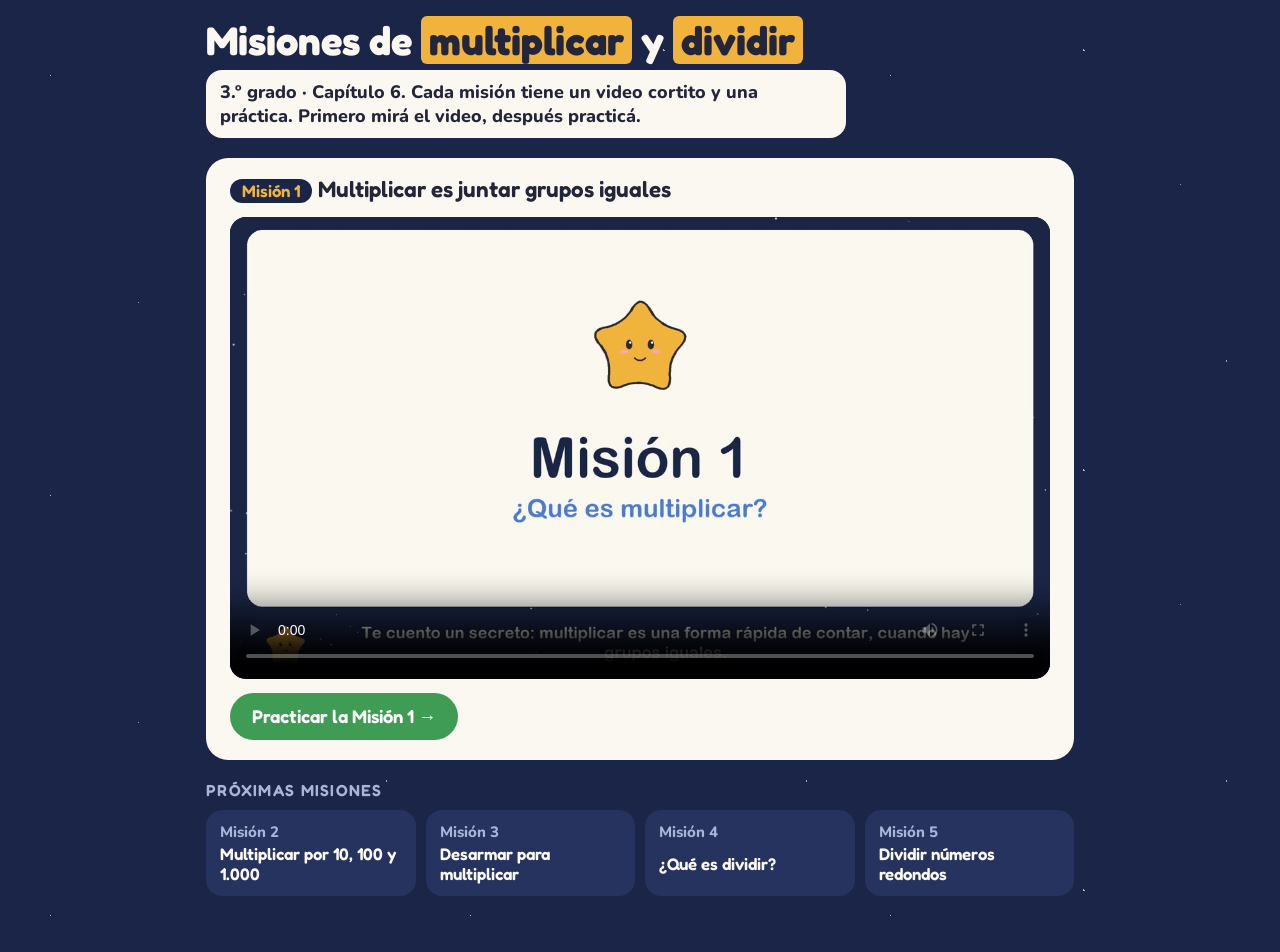
==== index.html @ fa5069f9 "Misión 1: video and practice (grupos iguales, tabla pitagórica) Co-Authored-By: Claude Opus 5.5 <nor" ====
<!doctype html>
<html lang="es">
<head>
<meta charset="utf-8">
<meta name="viewport" content="width=device-width, initial-scale=1, viewport-fit=cover">
<title>Misiones de Matemática</title>
<link rel="preconnect" href="https://fonts.googleapis.com">
<link rel="stylesheet" href="https://fonts.googleapis.com/css2?family=Fredoka:wght@500;600;700&family=Nunito:wght@600;800&display=swap">
<style>
/* Layout: chapter hub. Hero, then one card per mission (video + practice button); future missions dimmed. */
:root {
  --sky: #1b2547;
  --sky-2: #26335f;
  --star: #f2b33d;
  --star-soft: #f7d58c;
  --paper: #fbf8f1;
  --ink: #23263a;
  --ink-2: #555a75;
  --muted: #aab4d8;
  --good: #3f9c55;
  --display: "Fredoka", "Arial Rounded MT Bold", "Trebuchet MS", sans-serif;
  --body: "Nunito", "Avenir Next", "Segoe UI", sans-serif;
  color-scheme: dark;
}
* { box-sizing: border-box; }
body {
  margin: 0;
  background-color: var(--sky);
  background-image:
    radial-gradient(1.5px 1.5px at 12% 18%, #ffffffaa 50%, transparent 51%),
    radial-gradient(1px 1px at 33% 72%, #ffffff88 50%, transparent 51%),
    radial-gradient(2px 2px at 58% 12%, #ffffffaa 50%, transparent 51%),
    radial-gradient(1px 1px at 81% 44%, #ffffff77 50%, transparent 51%),
    radial-gradient(1.5px 1.5px at 92% 86%, #ffffff99 50%, transparent 51%);
  background-size: 420px 420px;
  color: var(--paper);
  font-family: var(--body);
  font-size: 18px;
}
.wrap { max-width: 900px; margin: 0 auto; padding: 18px 16px 56px; display: grid; gap: 20px; }
header { display: grid; gap: 8px; }
h1 { font: 700 clamp(1.7rem, 5vw, 2.5rem)/1.1 var(--display); margin: 0; text-wrap: balance; }
h1 mark { background: var(--star); color: var(--ink); padding: 0 .2em; border-radius: 6px; }
.bubble { background: var(--paper); color: var(--ink); border-radius: 16px; padding: 10px 14px; font-weight: 800; margin: 0; max-width: 640px; }
.mission { background: var(--paper); color: var(--ink); border-radius: 22px; padding: 18px clamp(14px, 3vw, 24px) 20px; display: grid; gap: 14px; }
.mission h2 { font: 600 1.4rem/1.2 var(--display); margin: 0; }
.mission h2 .tag { display: inline-block; background: var(--sky); color: var(--star); font-size: .75em; padding: 2px 12px; border-radius: 999px; margin-right: 6px; vertical-align: middle; }
.video { width: 100%; aspect-ratio: 16 / 9; border-radius: 16px; background: #000; display: block; }
.go { justify-self: start; font: 600 1.15rem var(--display); background: var(--good); color: #fff; text-decoration: none; border-radius: 999px; padding: 12px 22px; }
.go:focus-visible { outline: 3px solid var(--star); outline-offset: 3px; }
.soon { display: grid; grid-template-columns: repeat(auto-fit, minmax(min(100%, 200px), 1fr)); gap: 10px; }
.soon div { background: var(--sky-2); color: var(--muted); border-radius: 16px; padding: 12px 14px; display: grid; gap: 2px; }
.soon b { font: 600 1.05rem var(--display); color: var(--paper); }
.soon small { font-weight: 800; }
h3 { margin: 0; font: 600 1rem var(--display); letter-spacing: .08em; text-transform: uppercase; color: var(--muted); }
</style>
</head>
<body>
<div class="wrap">
  <header>
    <h1>Misiones de <mark>multiplicar</mark> y <mark>dividir</mark></h1>
    <p class="bubble">3.º grado · Capítulo 6. Cada misión tiene un video cortito y una práctica. Primero mirá el video, después practicá.</p>
  </header>

  <section class="mission">
    <h2><span class="tag">Misión 1</span>Multiplicar es juntar grupos iguales</h2>
    <video class="video" controls playsinline preload="metadata" poster="M1_poster.jpg">
      <source src="M1_grupos_iguales.mp4" type="video/mp4">
    </video>
    <a class="go" href="M1_practica.html">Practicar la Misión 1 →</a>
  </section>

  <section style="display:grid;gap:10px">
    <h3>Próximas misiones</h3>
    <div class="soon">
      <div><small>Misión 2</small><b>Multiplicar por 10, 100 y 1.000</b></div>
      <div><small>Misión 3</small><b>Desarmar para multiplicar</b></div>
      <div><small>Misión 4</small><b>¿Qué es dividir?</b></div>
      <div><small>Misión 5</small><b>Dividir números redondos</b></div>
    </div>
  </section>
</div>
</body>
</html>
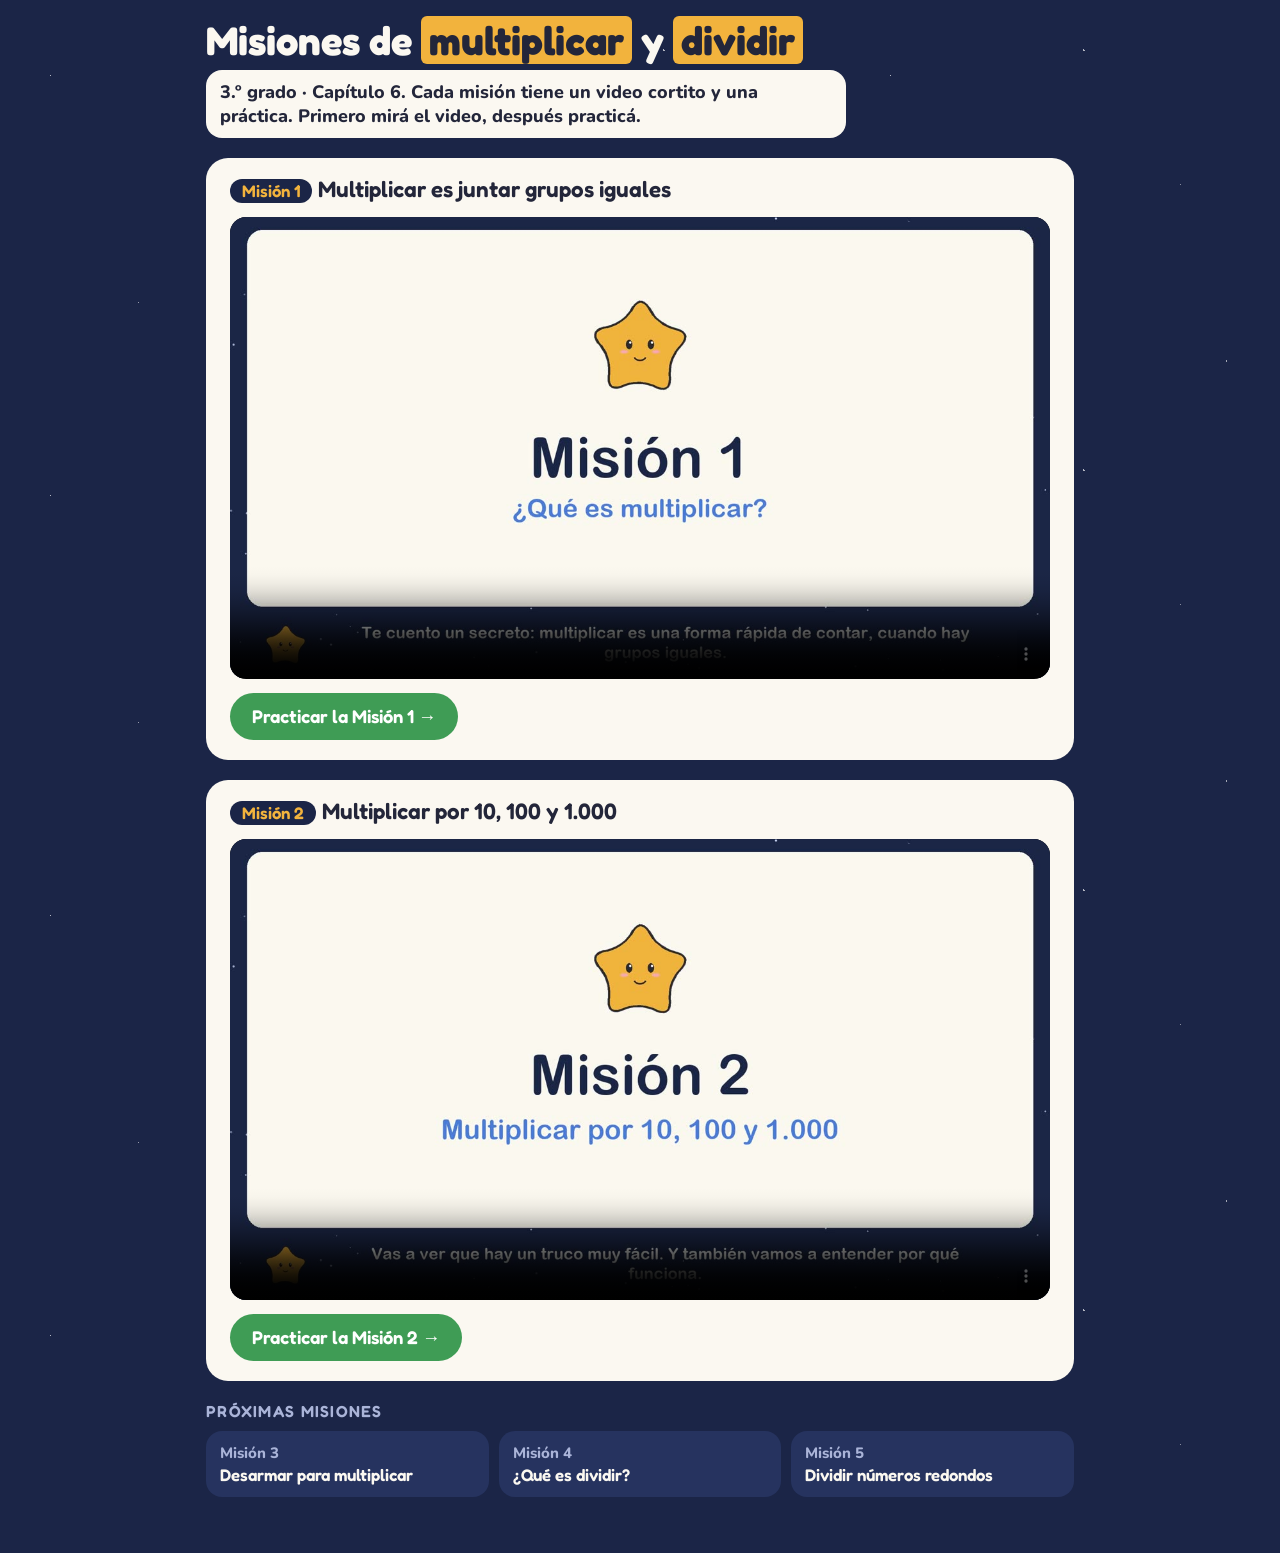
==== commit 7fe49c58: "Misión 2: video and practice (×10, ×100, ×1.000); share practice code Moves the practice engine into" ====
--- a/index.html
+++ b/index.html
@@ -70,10 +70,17 @@
     <a class="go" href="M1_practica.html">Practicar la Misión 1 →</a>
   </section>
 
+  <section class="mission">
+    <h2><span class="tag">Misión 2</span>Multiplicar por 10, 100 y 1.000</h2>
+    <video class="video" controls playsinline preload="metadata" poster="M2_poster.jpg">
+      <source src="M2_por_10_100_1000.mp4" type="video/mp4">
+    </video>
+    <a class="go" href="M2_practica.html">Practicar la Misión 2 →</a>
+  </section>
+
   <section style="display:grid;gap:10px">
     <h3>Próximas misiones</h3>
     <div class="soon">
-      <div><small>Misión 2</small><b>Multiplicar por 10, 100 y 1.000</b></div>
       <div><small>Misión 3</small><b>Desarmar para multiplicar</b></div>
       <div><small>Misión 4</small><b>¿Qué es dividir?</b></div>
       <div><small>Misión 5</small><b>Dividir números redondos</b></div>
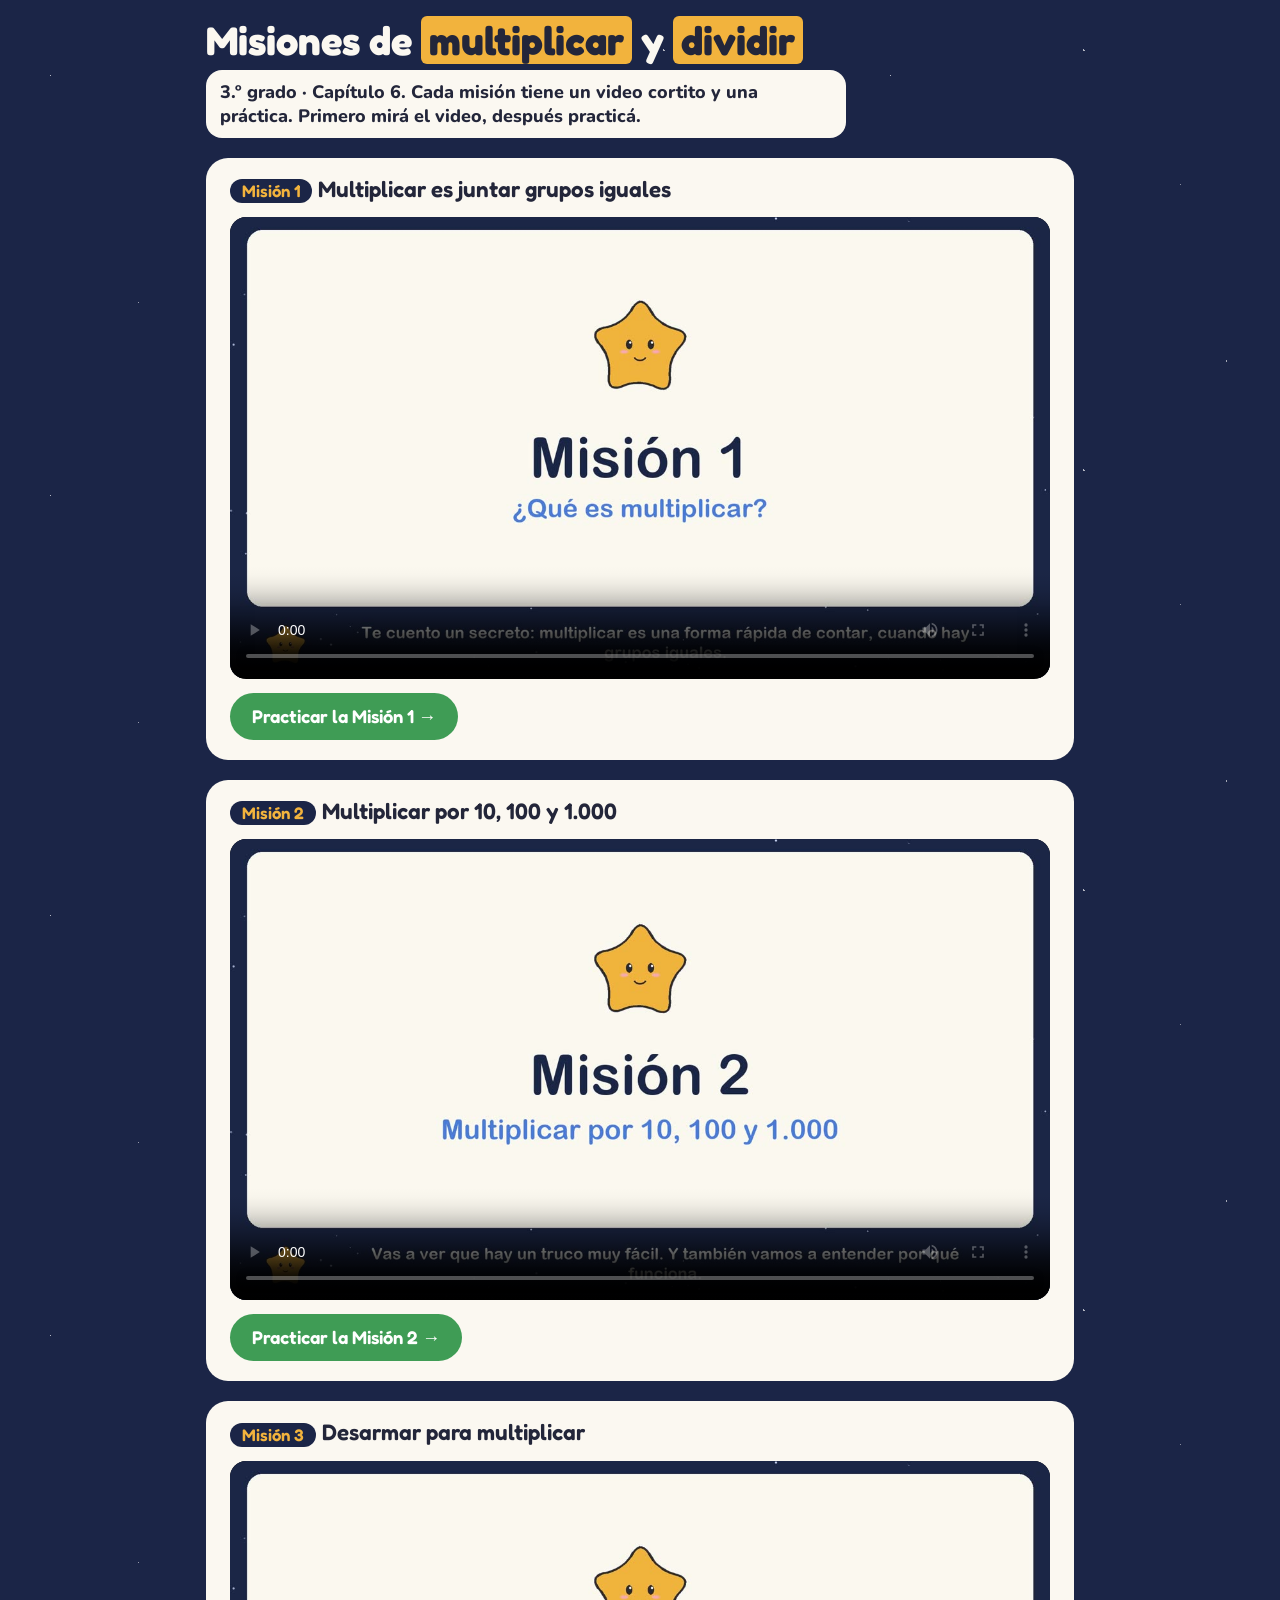
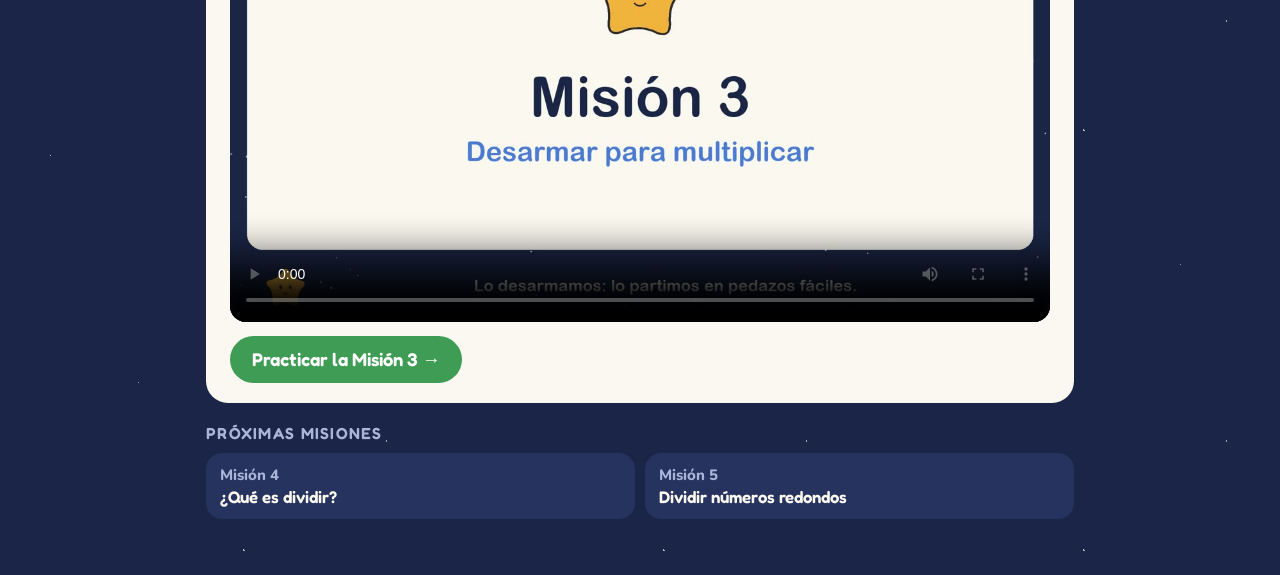
==== commit 86dce19d: "Misión 3: video and practice (desarmar para multiplicar) Co-Authored-By: Claude Opus 5.5 <noreply@an" ====
--- a/index.html
+++ b/index.html
@@ -78,10 +78,17 @@
     <a class="go" href="M2_practica.html">Practicar la Misión 2 →</a>
   </section>
 
+  <section class="mission">
+    <h2><span class="tag">Misión 3</span>Desarmar para multiplicar</h2>
+    <video class="video" controls playsinline preload="metadata" poster="M3_poster.jpg">
+      <source src="M3_desarmar.mp4" type="video/mp4">
+    </video>
+    <a class="go" href="M3_practica.html">Practicar la Misión 3 →</a>
+  </section>
+
   <section style="display:grid;gap:10px">
     <h3>Próximas misiones</h3>
     <div class="soon">
-      <div><small>Misión 3</small><b>Desarmar para multiplicar</b></div>
       <div><small>Misión 4</small><b>¿Qué es dividir?</b></div>
       <div><small>Misión 5</small><b>Dividir números redondos</b></div>
     </div>
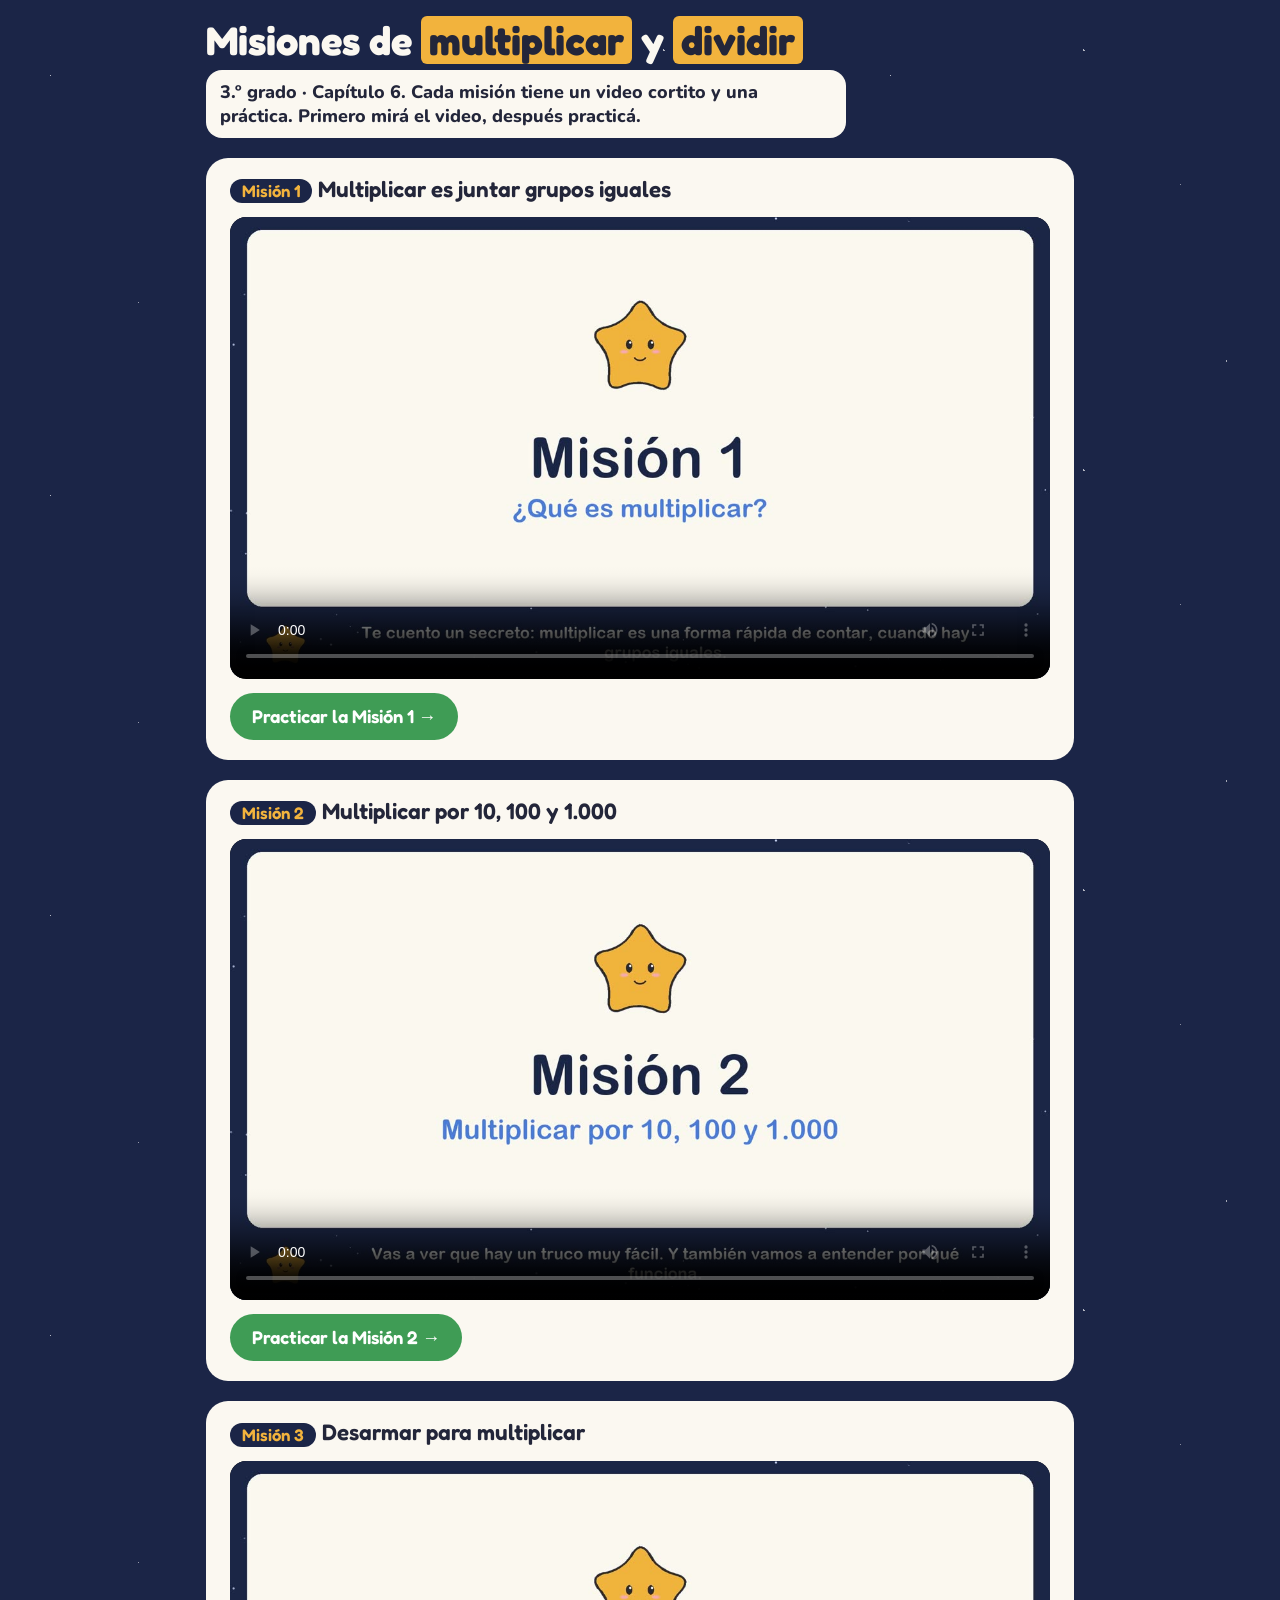
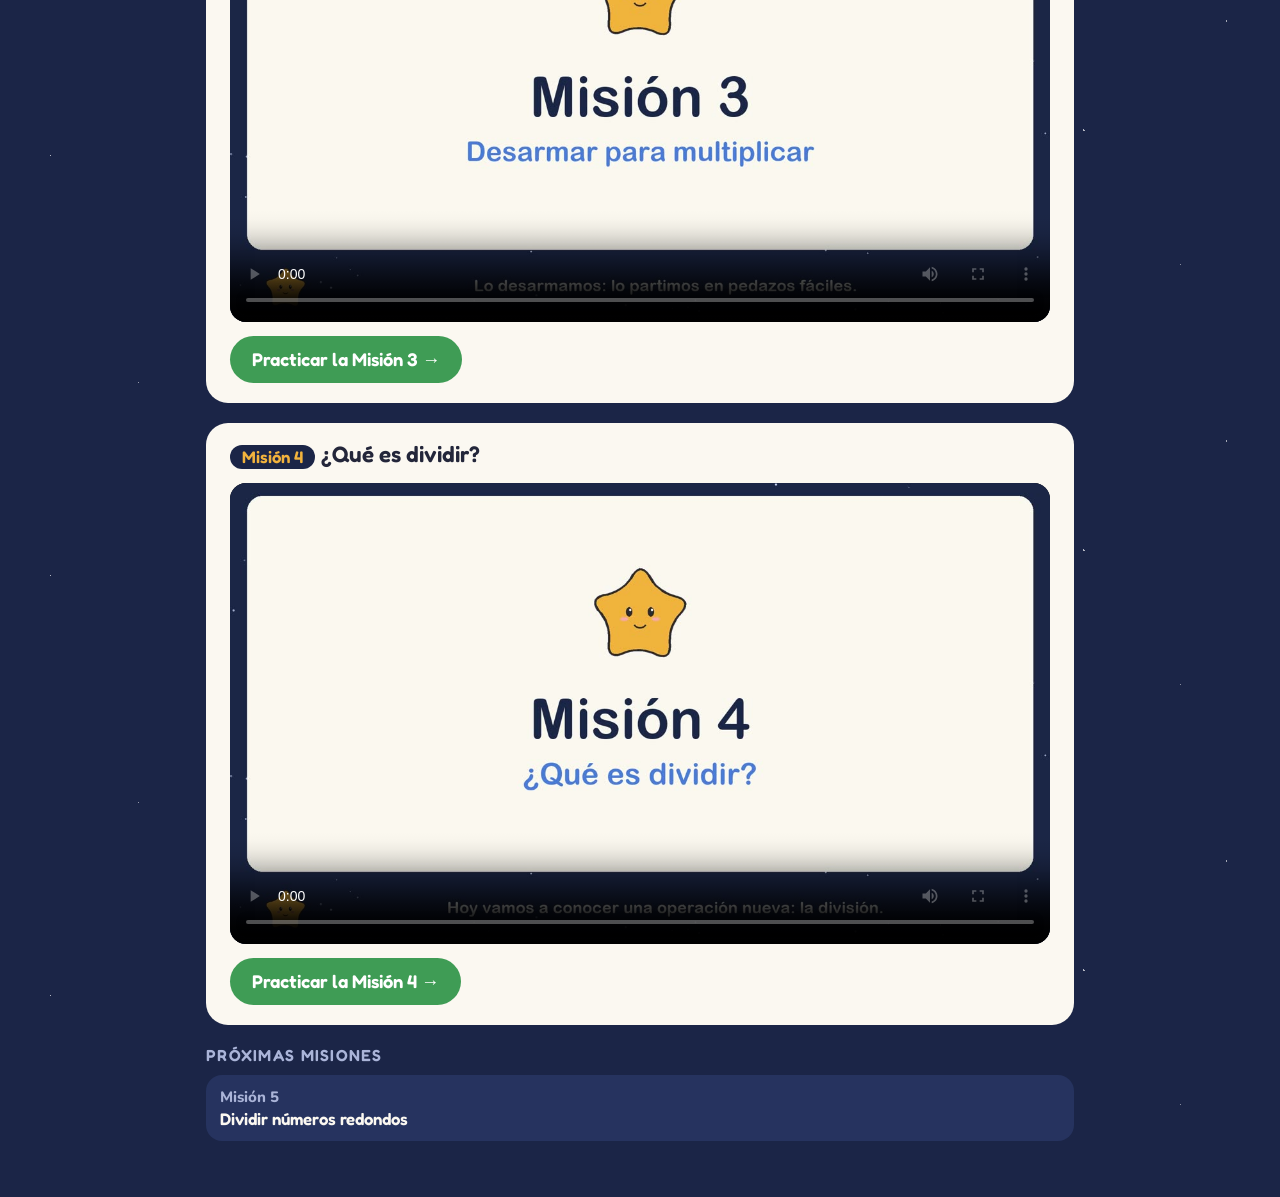
==== commit 54a20dbb: "Misión 4: video and practice (¿qué es dividir?) Hands-on sharing and packing boards; repeated questi" ====
--- a/index.html
+++ b/index.html
@@ -86,10 +86,17 @@
     <a class="go" href="M3_practica.html">Practicar la Misión 3 →</a>
   </section>
 
+  <section class="mission">
+    <h2><span class="tag">Misión 4</span>¿Qué es dividir?</h2>
+    <video class="video" controls playsinline preload="metadata" poster="M4_poster.jpg">
+      <source src="M4_que_es_dividir.mp4" type="video/mp4">
+    </video>
+    <a class="go" href="M4_practica.html">Practicar la Misión 4 →</a>
+  </section>
+
   <section style="display:grid;gap:10px">
     <h3>Próximas misiones</h3>
     <div class="soon">
-      <div><small>Misión 4</small><b>¿Qué es dividir?</b></div>
       <div><small>Misión 5</small><b>Dividir números redondos</b></div>
     </div>
   </section>
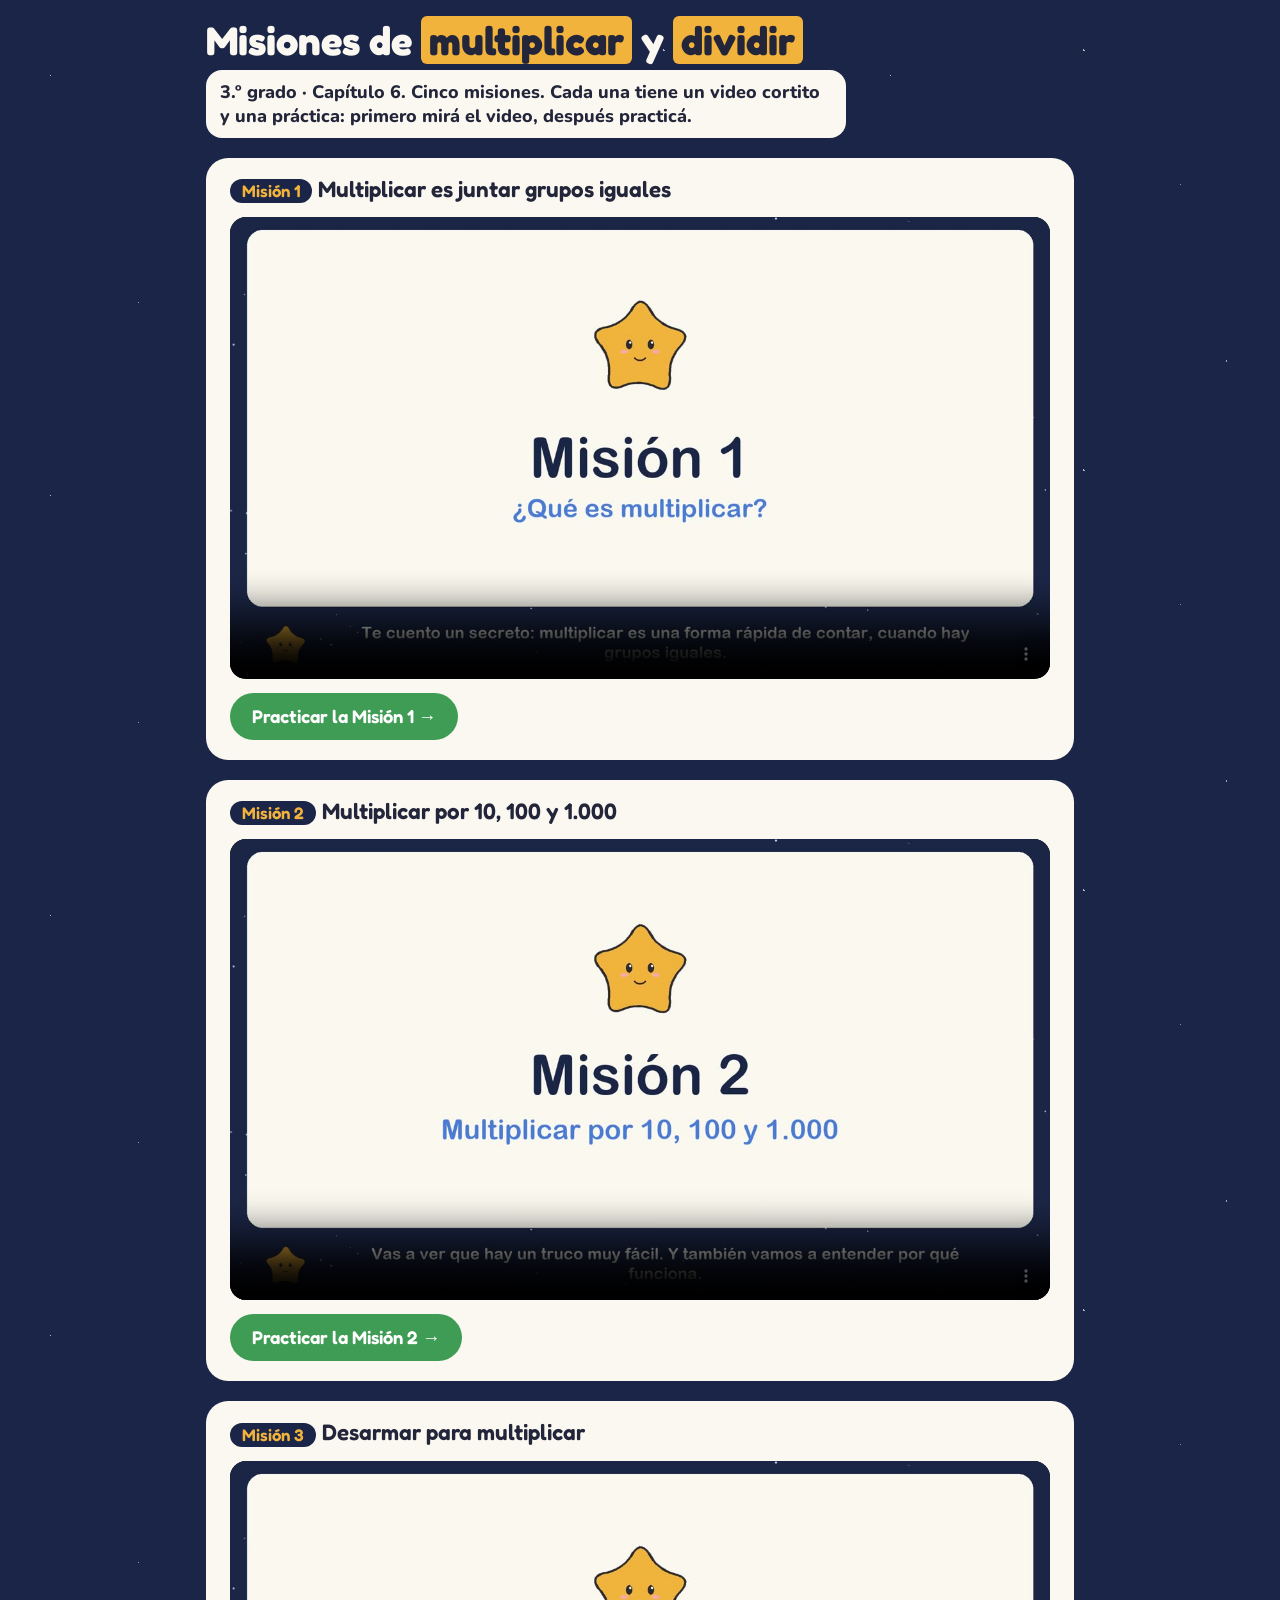
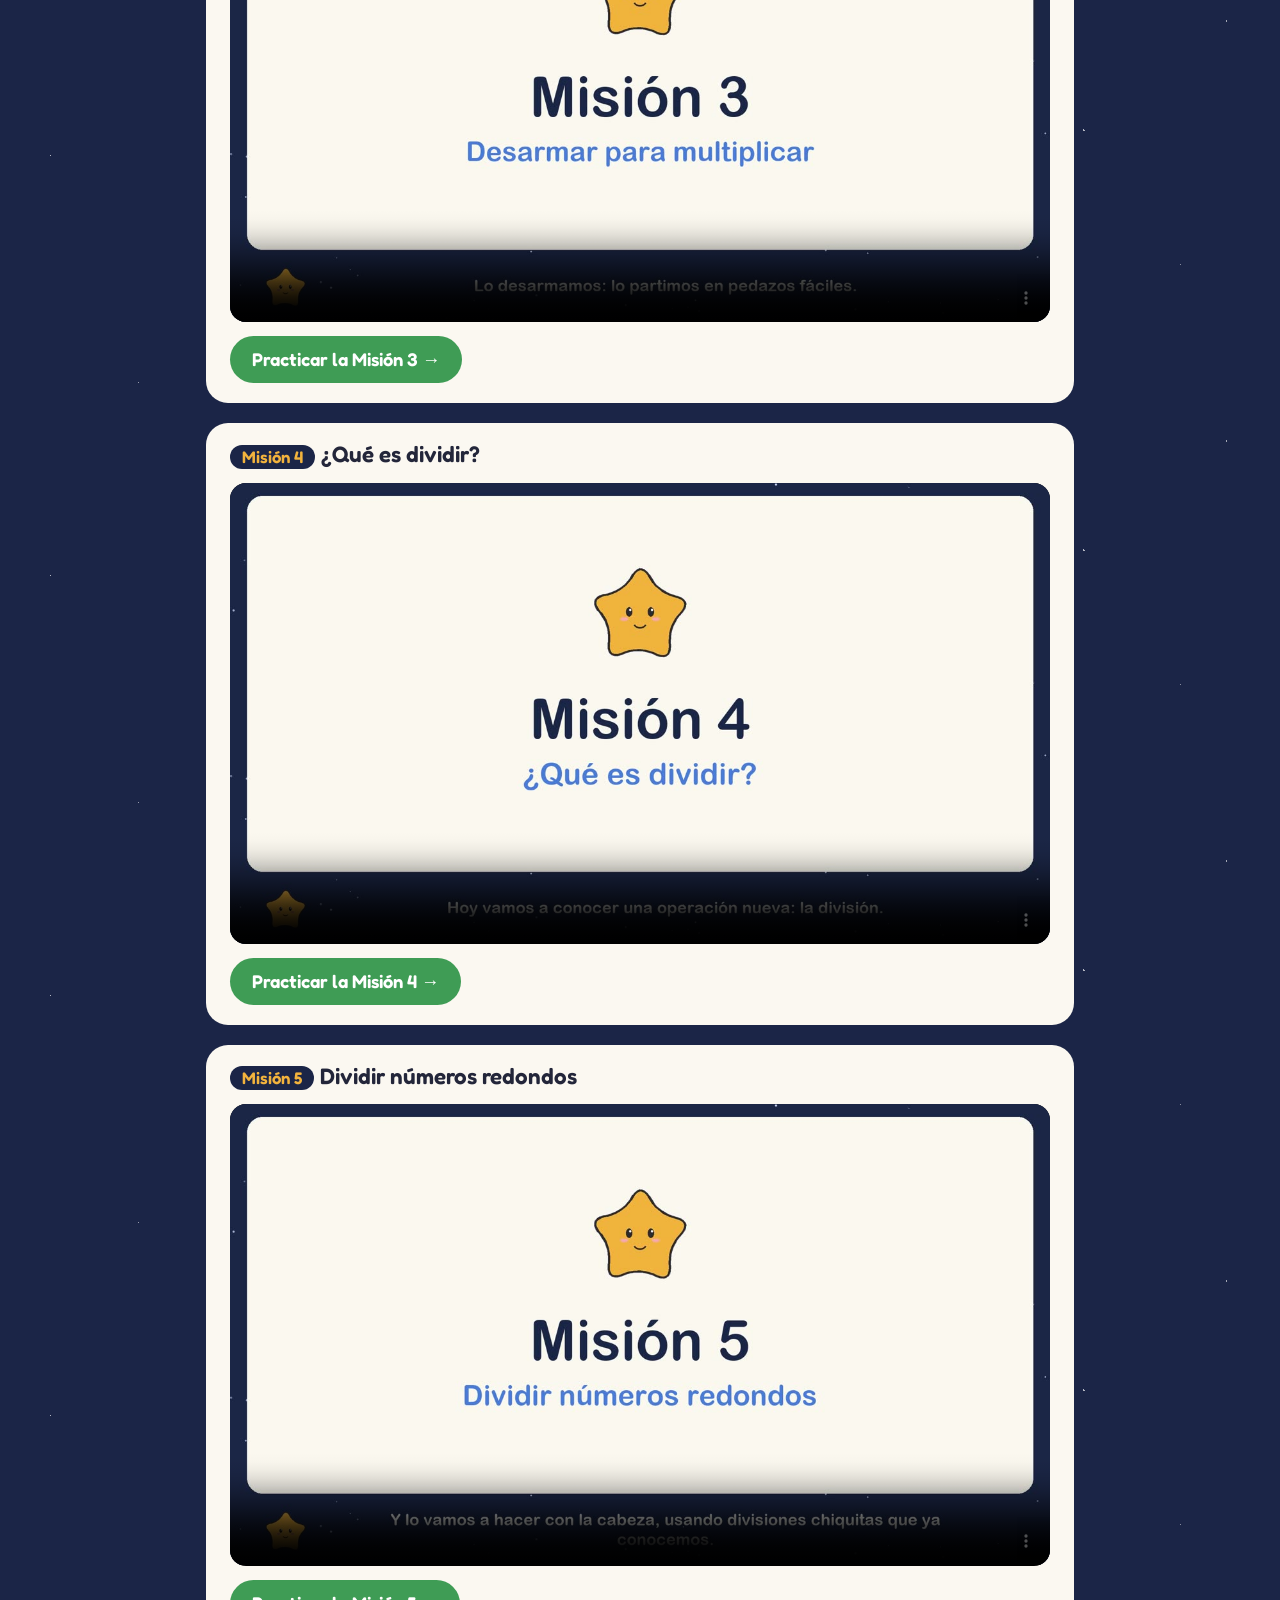
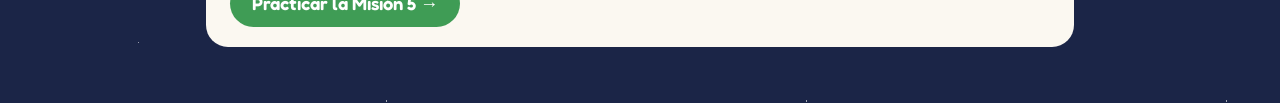
==== commit 35e6f172: "Misión 5: video and practice (dividir números redondos) Completes the five missions of chapter 6.  C" ====
--- a/index.html
+++ b/index.html
@@ -59,7 +59,7 @@
 <div class="wrap">
   <header>
     <h1>Misiones de <mark>multiplicar</mark> y <mark>dividir</mark></h1>
-    <p class="bubble">3.º grado · Capítulo 6. Cada misión tiene un video cortito y una práctica. Primero mirá el video, después practicá.</p>
+    <p class="bubble">3.º grado · Capítulo 6. Cinco misiones. Cada una tiene un video cortito y una práctica: primero mirá el video, después practicá.</p>
   </header>
 
   <section class="mission">
@@ -94,11 +94,12 @@
     <a class="go" href="M4_practica.html">Practicar la Misión 4 →</a>
   </section>
 
-  <section style="display:grid;gap:10px">
-    <h3>Próximas misiones</h3>
-    <div class="soon">
-      <div><small>Misión 5</small><b>Dividir números redondos</b></div>
-    </div>
+  <section class="mission">
+    <h2><span class="tag">Misión 5</span>Dividir números redondos</h2>
+    <video class="video" controls playsinline preload="metadata" poster="M5_poster.jpg">
+      <source src="M5_dividir_redondos.mp4" type="video/mp4">
+    </video>
+    <a class="go" href="M5_practica.html">Practicar la Misión 5 →</a>
   </section>
 </div>
 </body>
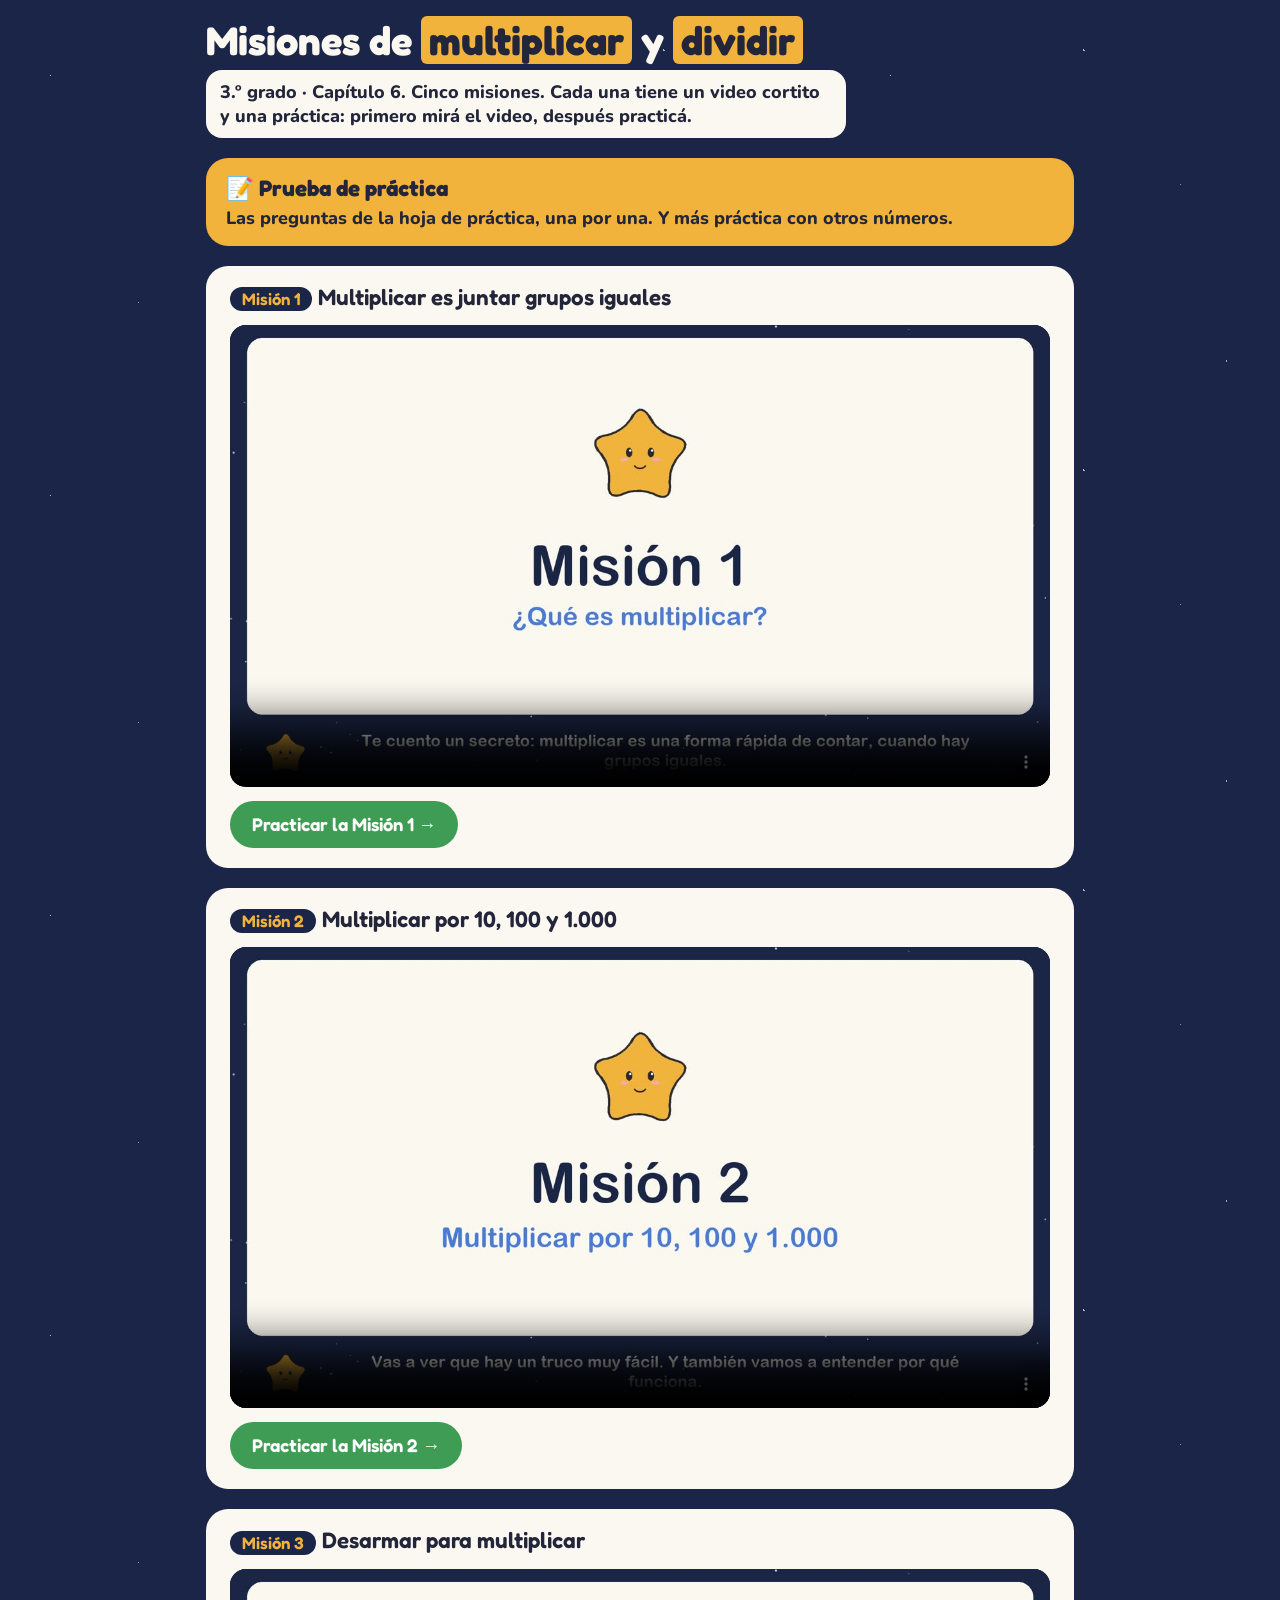
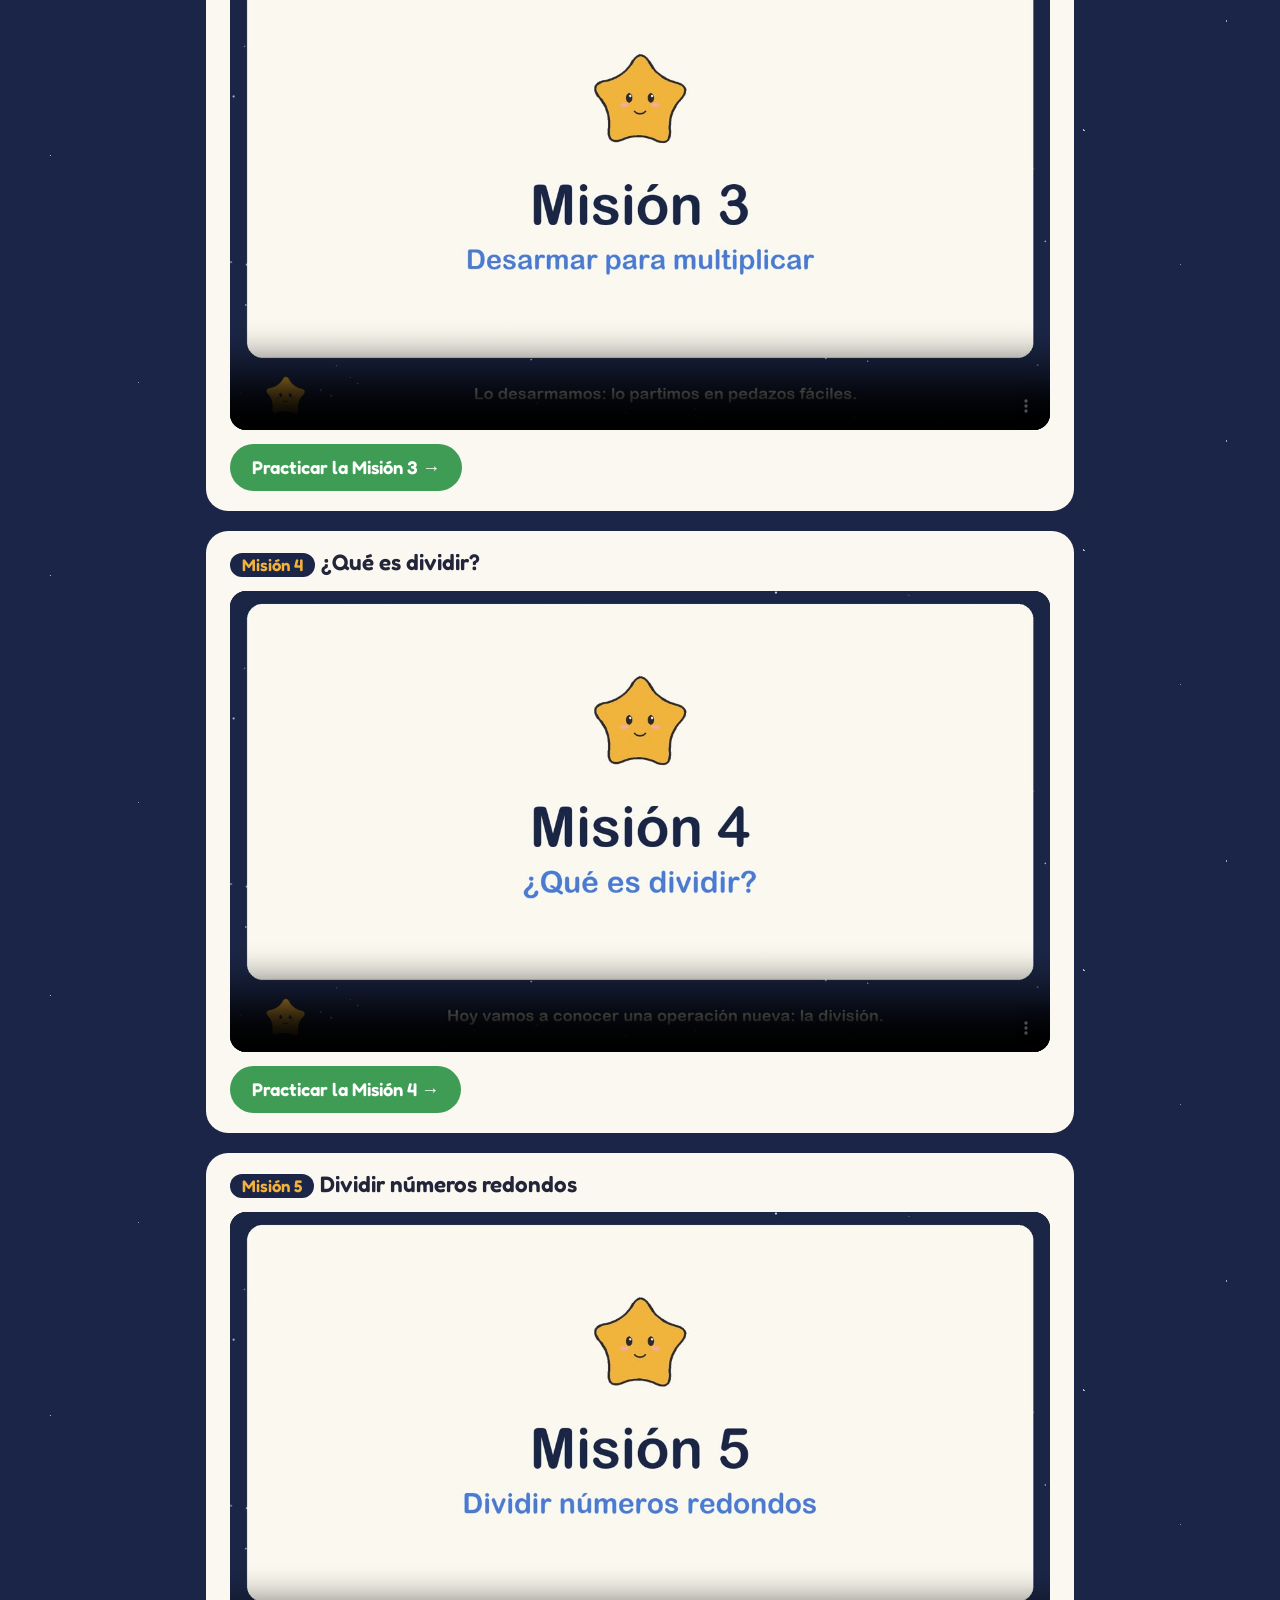
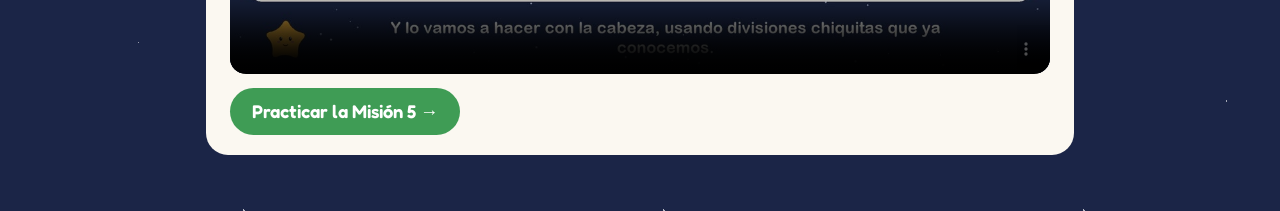
==== commit 3e0f0922: "Prueba de práctica: the school's practice sheet, one question at a time - prueba.html: the 18 exact " ====
--- a/index.html
+++ b/index.html
@@ -52,6 +52,9 @@
 .soon div { background: var(--sky-2); color: var(--muted); border-radius: 16px; padding: 12px 14px; display: grid; gap: 2px; }
 .soon b { font: 600 1.05rem var(--display); color: var(--paper); }
 .soon small { font-weight: 800; }
+.test-card { display: grid; gap: 4px; background: var(--star); color: var(--ink); text-decoration: none; border-radius: 22px; padding: 16px 20px; }
+.test-card b { font: 700 1.4rem var(--display); }
+.test-card span { font-weight: 800; }
 h3 { margin: 0; font: 600 1rem var(--display); letter-spacing: .08em; text-transform: uppercase; color: var(--muted); }
 </style>
 </head>
@@ -61,6 +64,8 @@
     <h1>Misiones de <mark>multiplicar</mark> y <mark>dividir</mark></h1>
     <p class="bubble">3.º grado · Capítulo 6. Cinco misiones. Cada una tiene un video cortito y una práctica: primero mirá el video, después practicá.</p>
   </header>
+
+  <a class="test-card" href="prueba.html"><b>📝 Prueba de práctica</b><span>Las preguntas de la hoja de práctica, una por una. Y más práctica con otros números.</span></a>
 
   <section class="mission">
     <h2><span class="tag">Misión 1</span>Multiplicar es juntar grupos iguales</h2>
